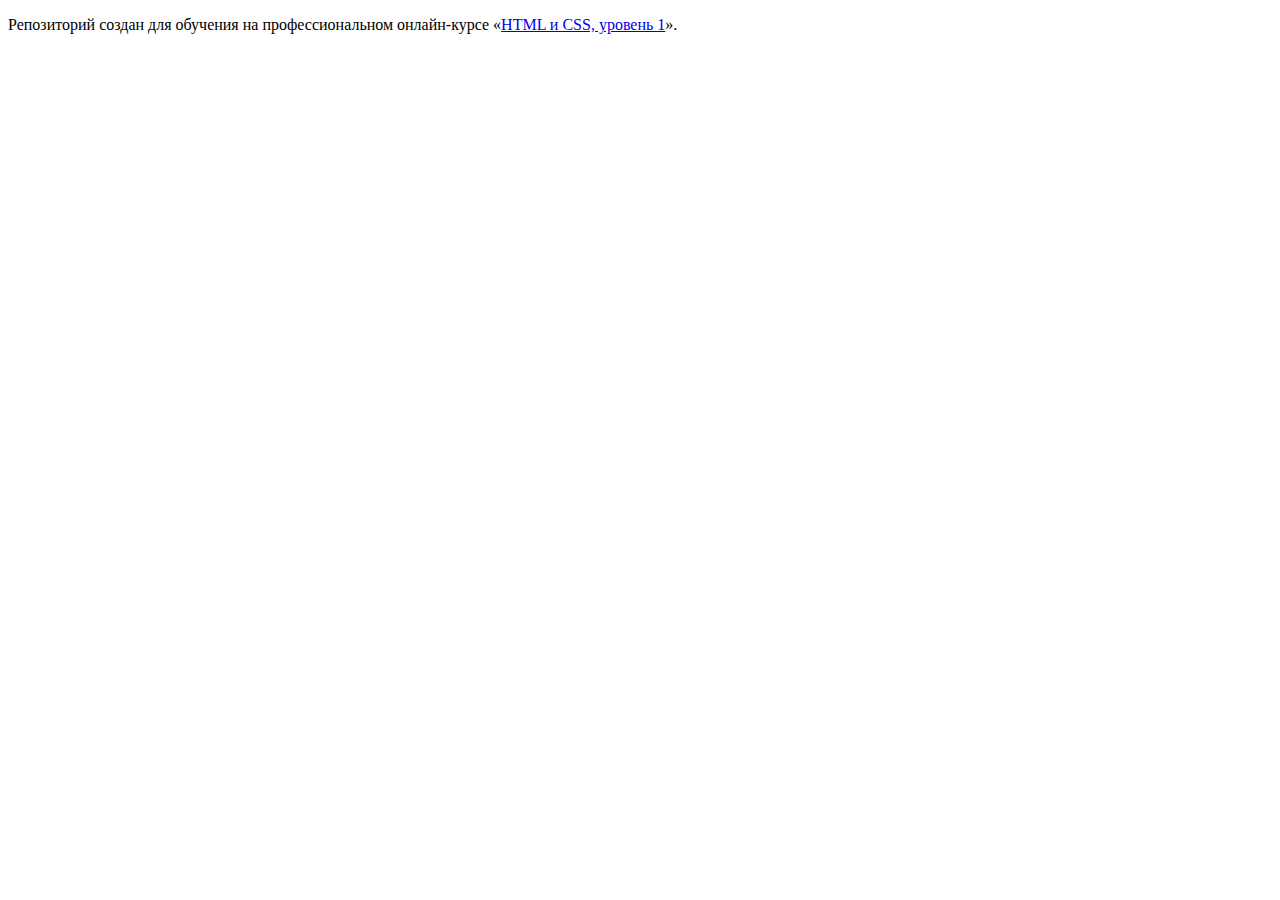
==== index.html @ cb76c7f1 ":hatching_chick:" ====
<!DOCTYPE html>
<html lang="ru">
  <head>
    <meta charset="utf-8">
    <title>HTML Academy: Барбершоп</title>
  </head>
  <body>

    <p>Репозиторий создан для обучения на профессиональном онлайн‑курсе «<a href="https://htmlacademy.ru/intensive/htmlcss">HTML и CSS, уровень 1</a>».</p>

  </body>
</html>
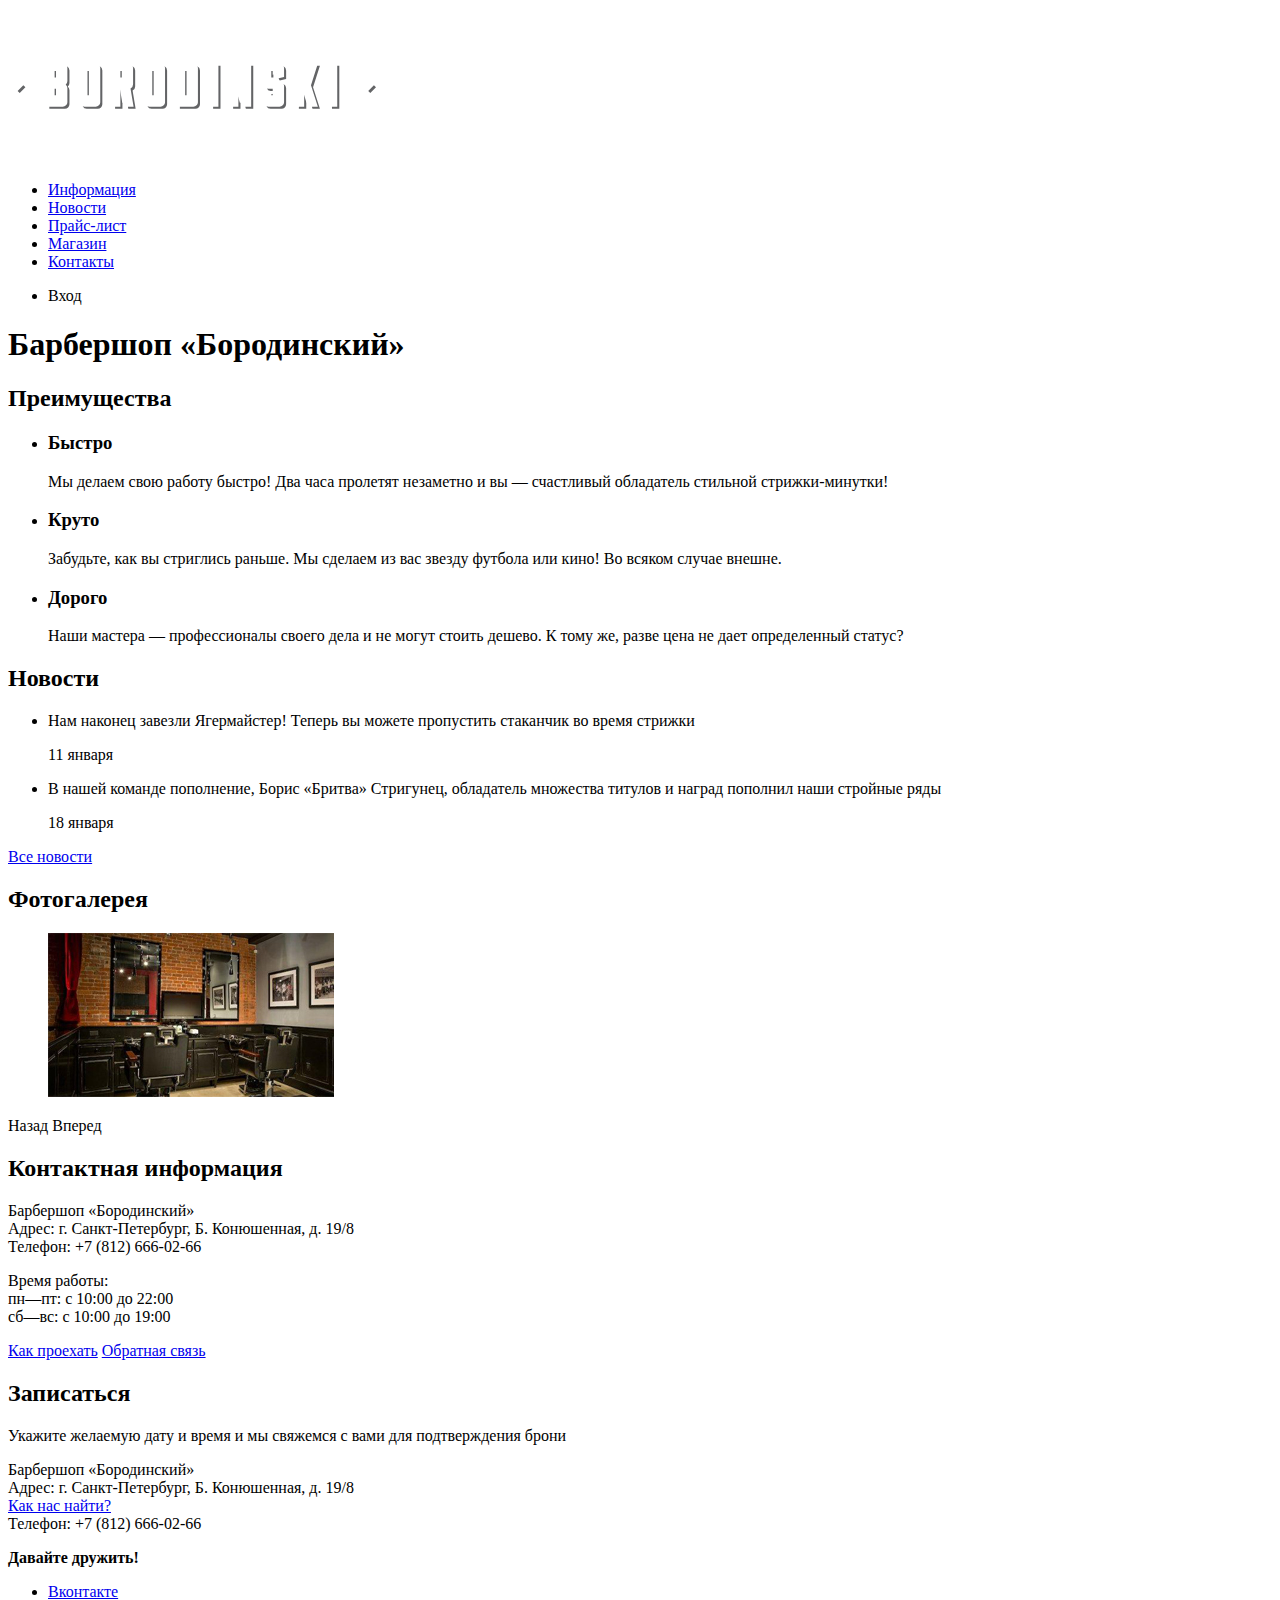
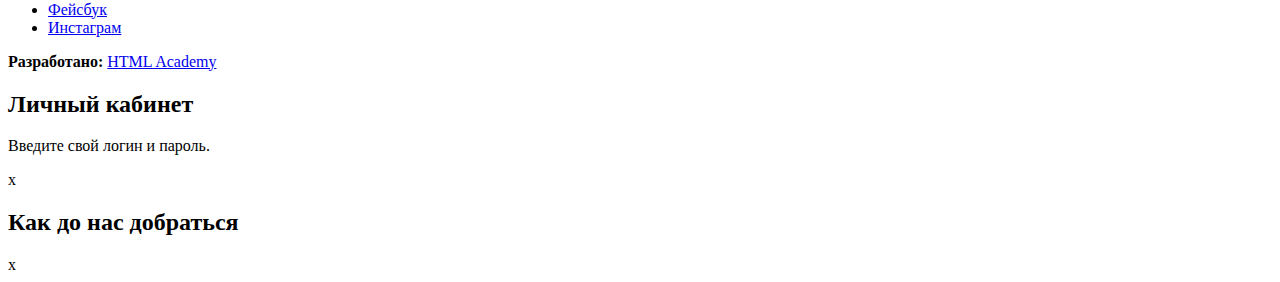
==== commit bef1bc5d: "подготовила изображения" ====
--- a/index.html
+++ b/index.html
@@ -2,11 +2,125 @@
 <html lang="ru">
   <head>
     <meta charset="utf-8">
-    <title>HTML Academy: Барбершоп</title>
+    <title>Барбершоп «Бородинский»</title>
   </head>
   <body>
-
-    <p>Репозиторий создан для обучения на профессиональном онлайн‑курсе «<a href="https://htmlacademy.ru/intensive/htmlcss">HTML и CSS, уровень 1</a>».</p>
-
+    <header class="main-header">
+      <nav class="main-navigation">
+        <a class="main-header-logo">
+          <img src="img/index-logo.svg" width="368" height="153" alt="Логотип барбершопа «Бородинский»">
+        </a>
+        <ul class="site-navigation">
+          <li><a href="info.html">Информация</a></li>
+          <li><a href="news.html">Новости</a></li>
+          <li><a href="price.html">Прайс-лист</a></li>
+          <li><a href="catalog.html">Магазин</a></li>
+          <li><a href="contacts.html">Контакты</a></li>
+        </ul>
+        <ul class="user-navigation">
+          <li class="login-link">Вход</li>
+        </ul>
+      </nav>
+    </header>
+    <main class="container">
+      
+      <h1 class="visually-hidden">Барбершоп «Бородинский»</h1>
+      
+      <section class="features">
+        <h2 class="visually-hidden">Преимущества</h2>
+        <ul class="features-list">
+          <li class="feature-item">
+            <h3>Быстро</h3>
+            <p>Мы делаем свою работу быстро! Два часа пролетят незаметно и вы — счастливый обладатель стильной стрижки-минутки!</p>
+          </li>
+          <li class="feature-item">
+            <h3>Круто</h3>
+            <p>Забудьте, как вы стриглись раньше. Мы сделаем из вас звезду футбола или кино! Во всяком случае внешне.</p>
+          </li>
+          <li class="feature-item">
+            <h3>Дорого</h3>
+            <p>Наши мастера — профессионалы своего дела и не могут стоить дешево. К тому же, разве цена не дает определенный статус?</p>
+          </li>
+        </ul>
+      </section>
+      
+      <section class="news">
+        <h2>Новости</h2>
+        <ul class="news-list">
+          <li class="news-item">
+            <p>Нам наконец завезли Ягермайстер! Теперь вы можете пропустить стаканчик во время стрижки</p>
+            <time datetime="2016-01-11">11 января</time>
+          </li>
+          <li class="news-item">
+            <p>В нашей команде пополнение, Борис «Бритва» Стригунец, обладатель множества титулов и наград пополнил наши стройные ряды</p>
+            <time datetime="2016-01-18">18 января</time>
+          </li>
+        </ul>
+        <a class="button" href="news.html">Все новости</a>
+      </section>
+      
+      <section class="gallery">
+        <h2>Фотогалерея</h2>
+        <figure class="gallery-content">
+          <a href="#"><img src="img/studio.jpg" width="286" height="164" alt="Интерьер"></a>
+        </figure>
+        <span class="button gallery-button gallery-button-back">Назад</span>
+        <span class="button gallery-button gallery-button-next">Вперед</span>
+      </section>
+      
+       <section class="contacts">
+        <h2>Контактная информация</h2>
+        <p>
+           Барбершоп «Бородинский»<br>
+           Адрес: г. Санкт-Петербург, Б. Конюшенная, д. 19/8<br>
+           Телефон: +7 (812) 666-02-66
+        </p>
+        <p>
+          Время работы:<br>
+          пн—пт: с 10:00 до 22:00<br>
+          сб—вс: с 10:00 до 19:00
+        </p>
+        <a class="button" href="map.html">Как проехать</a>
+        <a class="button" href="contacts.html">Обратная связь</a>
+      </section>
+      
+      <section class="appointment">
+        <h2>Записаться</h2>
+        <p class="appointment-info">Укажите желаемую дату и время и мы свяжемся с вами для подтверждения брони</p>
+        <!-- Здесь будет форма -->
+      </section>
+    </main>
+    <footer class="main-footer">
+      <p class="footer-contacts">
+        Барбершоп «Бородинский»<br>
+        Адрес: г. Санкт-Петербург, Б. Конюшенная, д. 19/8<br>
+        <a href="map.html">Как нас найти?</a><br>
+        Телефон: +7 (812) 666-02-66
+      </p>
+      <div class="footer-social">
+        <b>Давайте дружить!</b>
+        <ul>
+          <li><a class="social-button" href="#">Вконтакте</a></li>
+          <li><a class="social-button" href="#">Фейсбук</a></li>
+          <li><a class="social-button" href="#">Инстаграм</a></li>
+        </ul>
+      </div>
+      <p class="footer-copyright">
+        <b>Разработано:</b> 
+        <a class="button" href="https://htmlacademy.ru">HTML Academy</a>
+      </p>
+    </footer>  
+    
+    <section class="modal modal-login">
+      <h2>Личный кабинет</h2>
+      <p>Введите свой логин и пароль.</p>
+      <!-- Здесь будет форма -->
+      <span class="modal-close">x</span>
+    </section>
+    
+    <section class="modal modal-map">
+      <h2 class="visually-hidden">Как до нас добраться</h2>
+      <span class="modal-close">x</span>
+    </section>
   </body>
 </html>
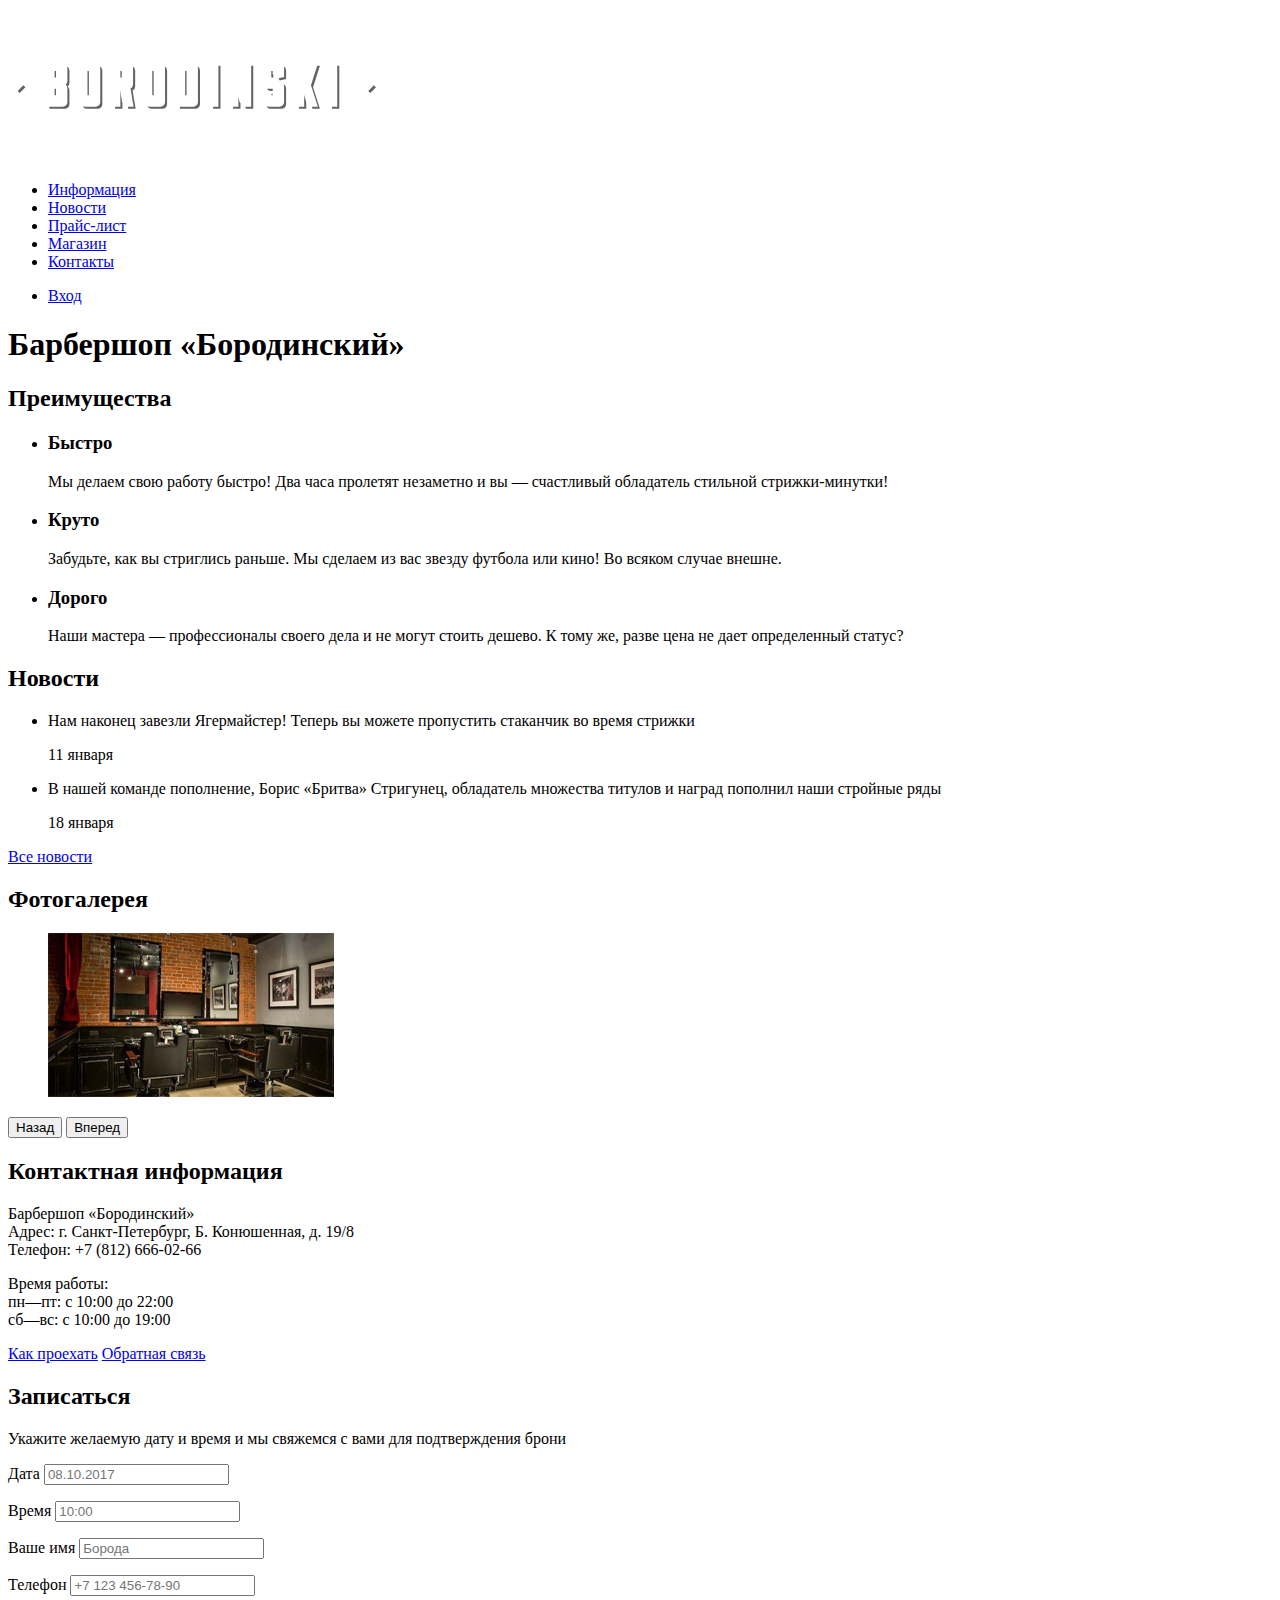
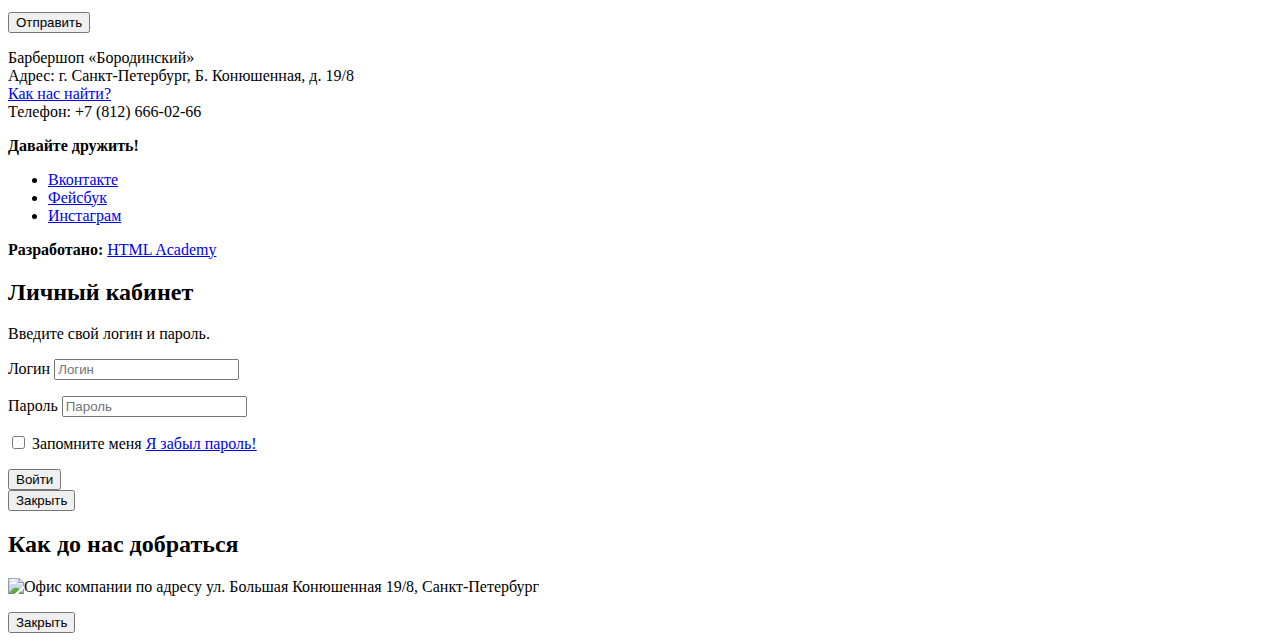
==== commit 14868ad1: "добавление форм" ====
--- a/index.html
+++ b/index.html
@@ -18,14 +18,18 @@
           <li><a href="contacts.html">Контакты</a></li>
         </ul>
         <ul class="user-navigation">
-          <li class="login-link">Вход</li>
+          <li>
+            <a class="login-link" href="login.html">
+              Вход
+            </a>
+          </li>
         </ul>
       </nav>
     </header>
     <main class="container">
-      
+
       <h1 class="visually-hidden">Барбершоп «Бородинский»</h1>
-      
+
       <section class="features">
         <h2 class="visually-hidden">Преимущества</h2>
         <ul class="features-list">
@@ -43,7 +47,7 @@
           </li>
         </ul>
       </section>
-      
+
       <section class="news">
         <h2>Новости</h2>
         <ul class="news-list">
@@ -58,16 +62,16 @@
         </ul>
         <a class="button" href="news.html">Все новости</a>
       </section>
-      
+
       <section class="gallery">
         <h2>Фотогалерея</h2>
         <figure class="gallery-content">
           <a href="#"><img src="img/studio.jpg" width="286" height="164" alt="Интерьер"></a>
         </figure>
-        <span class="button gallery-button gallery-button-back">Назад</span>
-        <span class="button gallery-button gallery-button-next">Вперед</span>
+        <button class="button gallery-button gallery-button-back" type="button">Назад</button>
+        <button class="button gallery-button gallery-button-next" type="button">Вперед</button>
       </section>
-      
+
        <section class="contacts">
         <h2>Контактная информация</h2>
         <p>
@@ -83,11 +87,29 @@
         <a class="button" href="map.html">Как проехать</a>
         <a class="button" href="contacts.html">Обратная связь</a>
       </section>
-      
+
       <section class="appointment">
         <h2>Записаться</h2>
         <p class="appointment-info">Укажите желаемую дату и время и мы свяжемся с вами для подтверждения брони</p>
-        <!-- Здесь будет форма -->
+         <form class="appointment-form" action="https://echo.htmlacademy.ru" method="post">
+          <p class="appointment-item">
+            <label for="appointment-date">Дата</label>
+            <input id="appointment-date" type="text" name="date" value="" placeholder="08.10.2017">
+          </p>
+          <p class="appointment-item">
+            <label for="appointment-time">Время</label>
+            <input id="appointment-time" type="text" name="time" value="" placeholder="10:00">
+          </p>
+          <p class="appointment-item">
+            <label for="appointment-name">Ваше имя</label>
+            <input id="appointment-name" type="text" name="name" value="" placeholder="Борода">
+          </p>
+          <p class="appointment-item">
+            <label for="appointment-phone">Телефон</label>
+            <input id="appointment-phone" type="tel" name="phone" value="" placeholder="+7 123 456-78-90">
+          </p>
+          <button class="button" type="submit">Отправить</button>
+        </form>
       </section>
     </main>
     <footer class="main-footer">
@@ -106,21 +128,47 @@
         </ul>
       </div>
       <p class="footer-copyright">
-        <b>Разработано:</b> 
+        <b>Разработано:</b>
         <a class="button" href="https://htmlacademy.ru">HTML Academy</a>
       </p>
-    </footer>  
-    
+    </footer>
+
     <section class="modal modal-login">
       <h2>Личный кабинет</h2>
       <p>Введите свой логин и пароль.</p>
-      <!-- Здесь будет форма -->
-      <span class="modal-close">x</span>
+        <form class="login-form" action="https://echo.htmlacademy.ru" method="post">
+          <p>
+            <label class="visually-hidden" for="user-login">Логин</label>
+            <input class="login-icon-user" id="user-login" type="text" name="login" placeholder="Логин">
+          </p>
+          <p>
+            <label class="visually-hidden" for="user-password">Пароль</label>
+            <input class="login-icon-password" id="user-password" type="password" name="password" placeholder="Пароль">
+          </p>
+          <p class="login-password-info">
+            <label class="login-checkbox">
+              <input type="checkbox" name="remember">
+              Запомните меня
+            </label>
+            <a class="restore" href="#">Я забыл пароль!</a>
+          </p>
+          <button class="button" type="submit">
+            Войти
+          </button>
+        </form>
+        <button class="modal-close" type="button">
+          Закрыть
+        </button>
     </section>
-    
+
     <section class="modal modal-map">
       <h2 class="visually-hidden">Как до нас добраться</h2>
-      <span class="modal-close">x</span>
+       <p>
+          <img src="img/map.jpg" width="780" height="560" alt="Офис компании по адресу ул. Большая Конюшенная 19/8, Санкт-Петербург">
+        </p>
+      <button class="modal-close" type="button">
+          Закрыть
+        </button>
     </section>
   </body>
 </html>
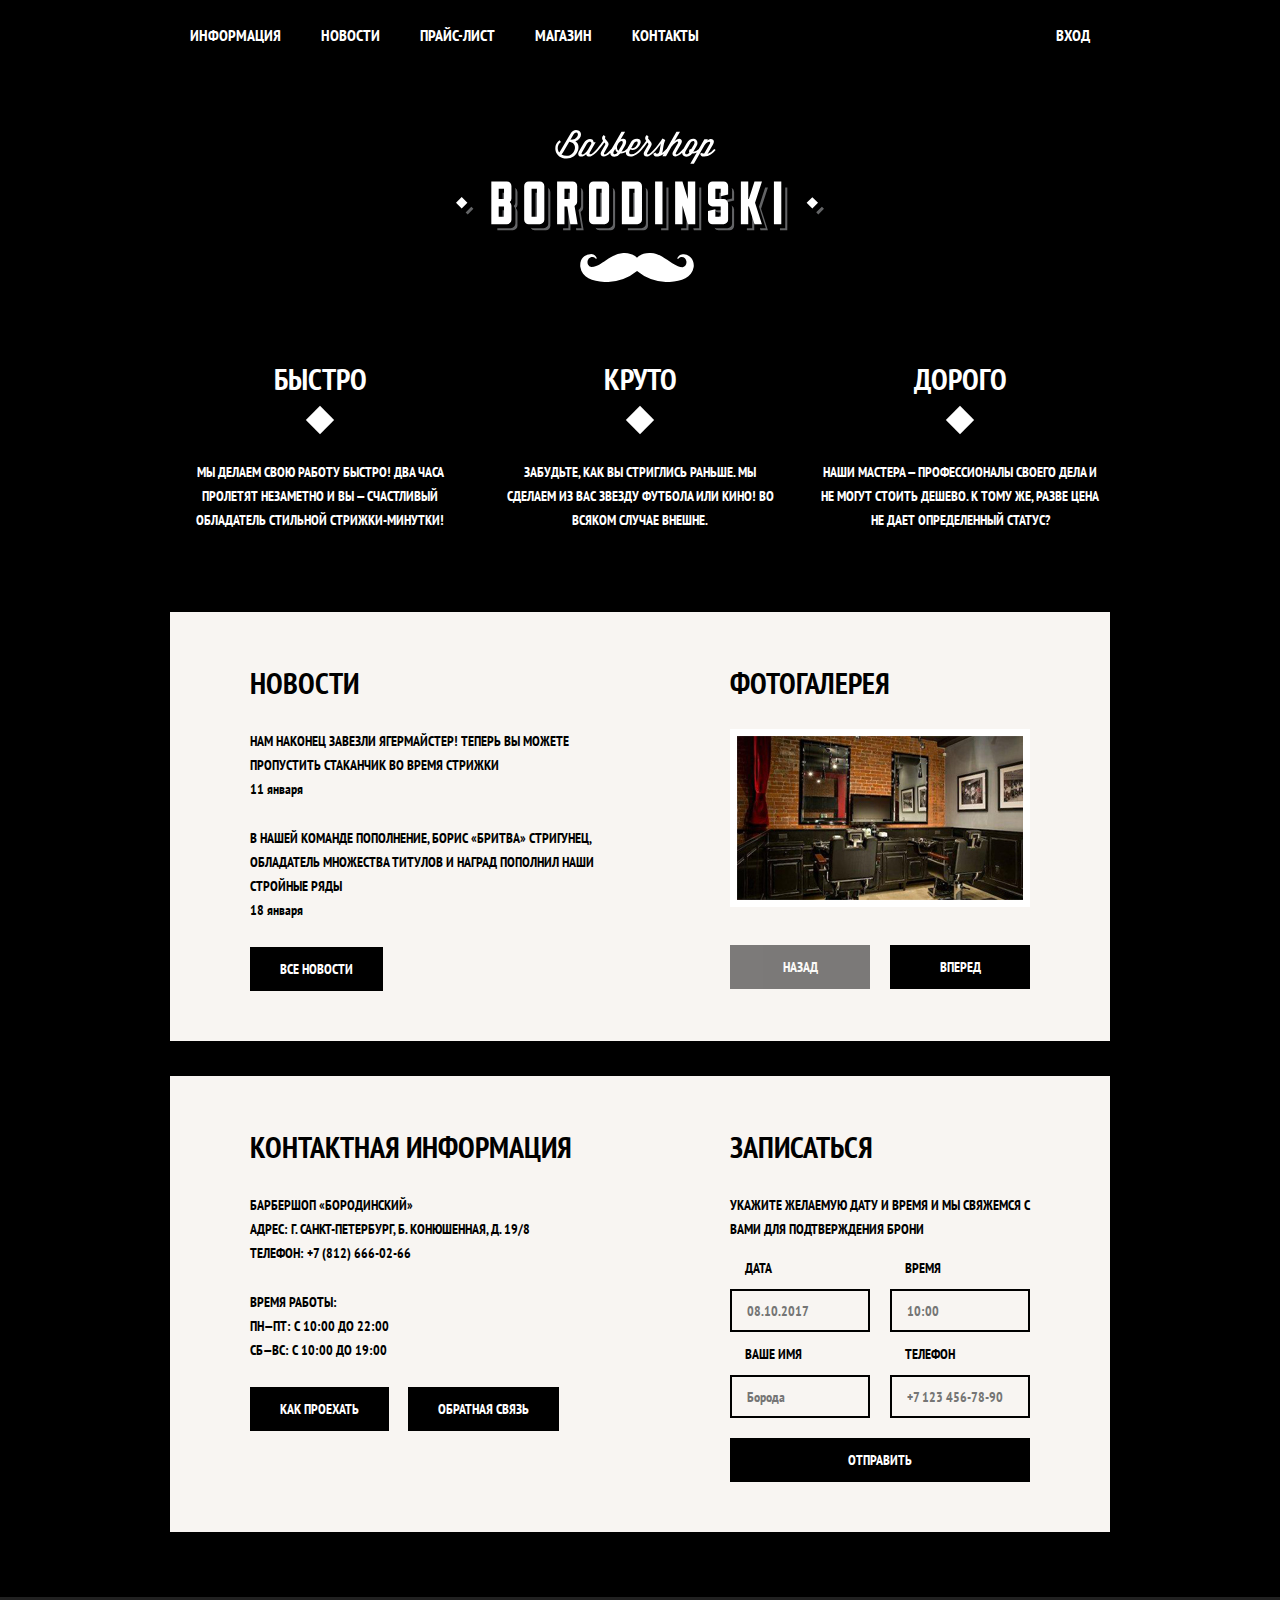
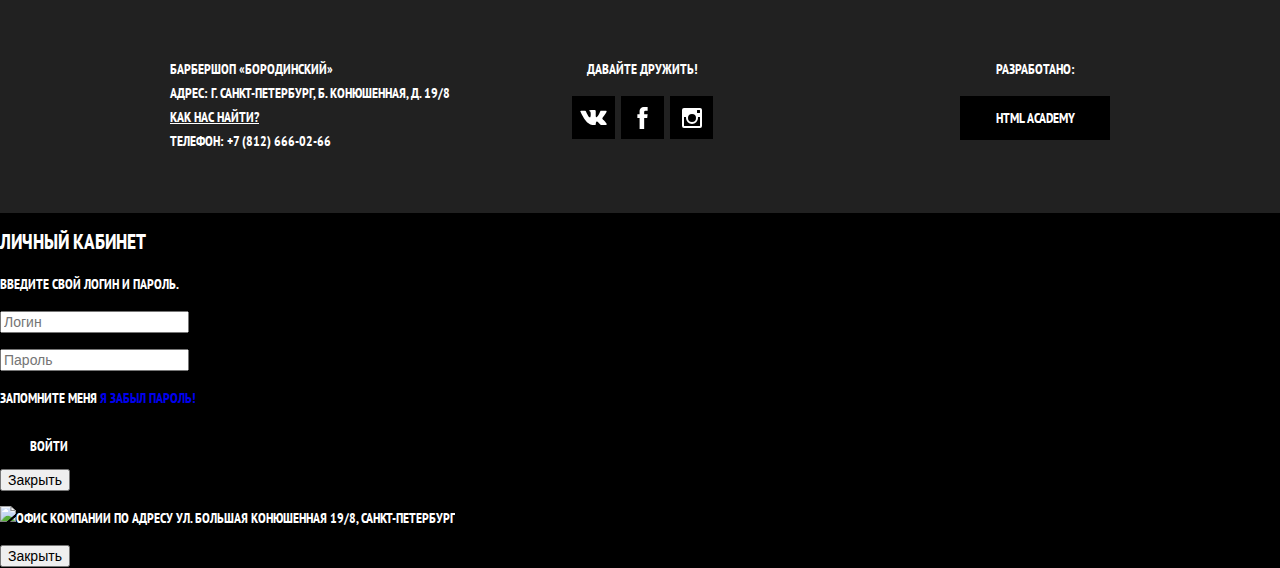
==== commit ca20835f: "декорашки" ====
--- a/index.html
+++ b/index.html
@@ -3,13 +3,18 @@
   <head>
     <meta charset="utf-8">
     <title>Барбершоп «Бородинский»</title>
+    <link href="https://fonts.googleapis.com/css?family=PT+Sans+Narrow:400,700&amp;subset=latin,cyrillic" rel="stylesheet">
+    <link href="css/normalize.css" rel="stylesheet">
+    <link href="css/style.css" rel="stylesheet">
   </head>
   <body>
-    <header class="main-header">
-      <nav class="main-navigation">
-        <a class="main-header-logo">
-          <img src="img/index-logo.svg" width="368" height="153" alt="Логотип барбершопа «Бородинский»">
-        </a>
+<header class="main-header">
+  <nav class="main-navigation">
+    <a class="main-header-logo">
+      <img src="img/index-logo.svg" width="368" height="153" alt="Логотип барбершопа «Бородинский»">
+    </a>
+    <div class="main-navigation-wrapper">
+      <div class="container">
         <ul class="site-navigation">
           <li><a href="info.html">Информация</a></li>
           <li><a href="news.html">Новости</a></li>
@@ -18,157 +23,172 @@
           <li><a href="contacts.html">Контакты</a></li>
         </ul>
         <ul class="user-navigation">
-          <li>
-            <a class="login-link" href="login.html">
-              Вход
-            </a>
-          </li>
+          <li><a class="login-link" href="login.html">Вход</a></li>
         </ul>
-      </nav>
-    </header>
-    <main class="container">
+      </div>
+    </div>
+  </nav>
+</header>
 
-      <h1 class="visually-hidden">Барбершоп «Бородинский»</h1>
+<main class="container">
 
-      <section class="features">
-        <h2 class="visually-hidden">Преимущества</h2>
-        <ul class="features-list">
-          <li class="feature-item">
-            <h3>Быстро</h3>
-            <p>Мы делаем свою работу быстро! Два часа пролетят незаметно и вы — счастливый обладатель стильной стрижки-минутки!</p>
-          </li>
-          <li class="feature-item">
-            <h3>Круто</h3>
-            <p>Забудьте, как вы стриглись раньше. Мы сделаем из вас звезду футбола или кино! Во всяком случае внешне.</p>
-          </li>
-          <li class="feature-item">
-            <h3>Дорого</h3>
-            <p>Наши мастера — профессионалы своего дела и не могут стоить дешево. К тому же, разве цена не дает определенный статус?</p>
-          </li>
-        </ul>
-      </section>
+  <h1 class="visually-hidden">Барбершоп «Бородинский»</h1>
 
-      <section class="news">
-        <h2>Новости</h2>
-        <ul class="news-list">
-          <li class="news-item">
-            <p>Нам наконец завезли Ягермайстер! Теперь вы можете пропустить стаканчик во время стрижки</p>
-            <time datetime="2016-01-11">11 января</time>
-          </li>
-          <li class="news-item">
-            <p>В нашей команде пополнение, Борис «Бритва» Стригунец, обладатель множества титулов и наград пополнил наши стройные ряды</p>
-            <time datetime="2016-01-18">18 января</time>
-          </li>
-        </ul>
-        <a class="button" href="news.html">Все новости</a>
-      </section>
+  <section class="features">
+    <h2 class="visually-hidden">Преимущества</h2>
+    <ul class="features-list">
+      <li class="feature-item">
+        <h3>Быстро</h3>
+        <p>Мы делаем свою работу быстро! Два часа пролетят незаметно и вы — счастливый обладатель стильной стрижки-минутки!</p>
+      </li>
+      <li class="feature-item">
+        <h3>Круто</h3>
+        <p>Забудьте, как вы стриглись раньше. Мы сделаем из вас звезду футбола или кино! Во всяком случае внешне.</p>
+      </li>
+      <li class="feature-item">
+        <h3>Дорого</h3>
+        <p>Наши мастера — профессионалы своего дела и не могут стоить дешево. К тому же, разве цена не дает определенный статус?</p>
+      </li>
+    </ul>
+  </section>
 
-      <section class="gallery">
-        <h2>Фотогалерея</h2>
+  <div class="index-columns">
+    <section class="news">
+      <h2>Новости</h2>
+      <ul class="news-list">
+        <li class="news-item">
+          <p>Нам наконец завезли Ягермайстер! Теперь вы можете пропустить стаканчик во время стрижки</p>
+          <time datetime="2016-01-11">11 января</time>
+        </li>
+        <li class="news-item">
+          <p>В нашей команде пополнение, Борис «Бритва» Стригунец, обладатель множества титулов и наград пополнил наши стройные ряды</p>
+          <time datetime="2016-01-18">18 января</time>
+        </li>
+      </ul>
+      <a class="button" href="news.html">Все новости</a>
+    </section>
+
+    <section class="gallery">
+      <h2>Фотогалерея</h2>
+      <div class="gallery-container">
         <figure class="gallery-content">
           <a href="#"><img src="img/studio.jpg" width="286" height="164" alt="Интерьер"></a>
         </figure>
-        <button class="button gallery-button gallery-button-back" type="button">Назад</button>
+        <button class="button gallery-button gallery-button-back" type="button" disabled>Назад</button>
         <button class="button gallery-button gallery-button-next" type="button">Вперед</button>
-      </section>
+      </div>
+    </section>
+  </div>
 
-       <section class="contacts">
-        <h2>Контактная информация</h2>
-        <p>
-           Барбершоп «Бородинский»<br>
-           Адрес: г. Санкт-Петербург, Б. Конюшенная, д. 19/8<br>
-           Телефон: +7 (812) 666-02-66
-        </p>
-        <p>
-          Время работы:<br>
-          пн—пт: с 10:00 до 22:00<br>
-          сб—вс: с 10:00 до 19:00
-        </p>
-        <a class="button" href="map.html">Как проехать</a>
-        <a class="button" href="contacts.html">Обратная связь</a>
-      </section>
-
-      <section class="appointment">
-        <h2>Записаться</h2>
-        <p class="appointment-info">Укажите желаемую дату и время и мы свяжемся с вами для подтверждения брони</p>
-         <form class="appointment-form" action="https://echo.htmlacademy.ru" method="post">
-          <p class="appointment-item">
-            <label for="appointment-date">Дата</label>
-            <input id="appointment-date" type="text" name="date" value="" placeholder="08.10.2017">
-          </p>
-          <p class="appointment-item">
-            <label for="appointment-time">Время</label>
-            <input id="appointment-time" type="text" name="time" value="" placeholder="10:00">
-          </p>
-          <p class="appointment-item">
-            <label for="appointment-name">Ваше имя</label>
-            <input id="appointment-name" type="text" name="name" value="" placeholder="Борода">
-          </p>
-          <p class="appointment-item">
-            <label for="appointment-phone">Телефон</label>
-            <input id="appointment-phone" type="tel" name="phone" value="" placeholder="+7 123 456-78-90">
-          </p>
-          <button class="button" type="submit">Отправить</button>
-        </form>
-      </section>
-    </main>
-    <footer class="main-footer">
-      <p class="footer-contacts">
+  <div class="index-columns">
+    <section class="contacts">
+      <h2>Контактная информация</h2>
+      <p>
         Барбершоп «Бородинский»<br>
         Адрес: г. Санкт-Петербург, Б. Конюшенная, д. 19/8<br>
-        <a href="map.html">Как нас найти?</a><br>
         Телефон: +7 (812) 666-02-66
       </p>
-      <div class="footer-social">
-        <b>Давайте дружить!</b>
-        <ul>
-          <li><a class="social-button" href="#">Вконтакте</a></li>
-          <li><a class="social-button" href="#">Фейсбук</a></li>
-          <li><a class="social-button" href="#">Инстаграм</a></li>
-        </ul>
-      </div>
-      <p class="footer-copyright">
-        <b>Разработано:</b>
-        <a class="button" href="https://htmlacademy.ru">HTML Academy</a>
+      <p>
+        Время работы:<br>
+        пн—пт: с 10:00 до 22:00<br>
+        сб—вс: с 10:00 до 19:00
       </p>
-    </footer>
+      <a class="button" href="map.html">Как проехать</a>
+      <a class="button" href="contacts.html">Обратная связь</a>
+    </section>
+
+    <section class="appointment">
+      <h2>Записаться</h2>
+      <p class="appointment-info">Укажите желаемую дату и время и мы свяжемся с вами для подтверждения брони</p>
+      <form class="appointment-form" action="https://echo.htmlacademy.ru" method="post">
+        <p class="appointment-item">
+          <label for="appointment-date">Дата</label>
+          <input id="appointment-date" type="text" name="date" value="" placeholder="08.10.2017">
+        </p>
+        <p class="appointment-item">
+          <label for="appointment-time">Время</label>
+          <input id="appointment-time" type="text" name="time" value="" placeholder="10:00">
+        </p>
+        <p class="appointment-item">
+          <label for="appointment-name">Ваше имя</label>
+          <input id="appointment-name" type="text" name="name" value="" placeholder="Борода">
+        </p>
+        <p class="appointment-item">
+          <label for="appointment-phone">Телефон</label>
+          <input id="appointment-phone" type="tel" name="phone" value="" placeholder="+7 123 456-78-90">
+        </p>
+        <button class="button" type="submit">Отправить</button>
+      </form>
+    </section>
+  </div>
+
+</main>
+
+<footer class="main-footer">
+  <div class="container">
+    <p class="footer-contacts">
+    Барбершоп «Бородинский»<br>
+    Адрес: г. Санкт-Петербург, Б. Конюшенная, д. 19/8<br>
+    <a href="map.html">Как нас найти?</a><br>
+    Телефон: +7 (812) 666-02-66
+  </p>
+  <div class="footer-social">
+    <b>Давайте дружить!</b>
+    <ul>
+      <li><a class="social-button" href="#"><span class="visually-hidden">Вконтакте</span>
+        <svg xmlns="http://www.w3.org/2000/svg" width="27" height="15" viewBox="0 0 26.14 14.91">
+          <path d="M26 13.47l-.09-.17a13.55 13.55 0 0 0-2.6-3q-.87-.83-1.1-1.12A1 1 0 0 1 22 8a10.27 10.27 0 0 1 1.22-1.78l.88-1.16q2.35-3.13 2-4L26 .94a.8.8 0 0 0-.4-.22 2.14 2.14 0 0 0-.87 0h-3.92a.51.51 0 0 0-.27 0h-.3a.6.6 0 0 0-.15.14.93.93 0 0 0-.14.24 22.22 22.22 0 0 1-1.46 3.06q-.5.84-.93 1.46a7 7 0 0 1-.71.91 4.94 4.94 0 0 1-.52.47q-.23.18-.35.15l-.23-.05a.9.9 0 0 1-.31-.33 1.49 1.49 0 0 1-.16-.53v-.55-.65-.57-1.12-1-.75a3.14 3.14 0 0 0 0-.62 2.12 2.12 0 0 0-.14-.44.73.73 0 0 0-.28-.33 1.57 1.57 0 0 0-.46-.18A9 9 0 0 0 12.57 0a8.93 8.93 0 0 0-3.25.33 1.83 1.83 0 0 0-.52.41q-.25.3-.07.33a1.67 1.67 0 0 1 1.16.59l.08.16a2.6 2.6 0 0 1 .19.63 6.32 6.32 0 0 1 .12 1 10.59 10.59 0 0 1 0 1.7q-.07.71-.13 1.1a2.21 2.21 0 0 1-.18.64 2.69 2.69 0 0 1-.16.3l-.07.07a1 1 0 0 1-.37.07.86.86 0 0 1-.46-.19 3.27 3.27 0 0 1-.56-.52 7 7 0 0 1-.66-.93q-.37-.6-.76-1.42l-.22-.39q-.2-.38-.56-1.11t-.62-1.43A.9.9 0 0 0 5.2.9h-.07a.93.93 0 0 0-.22-.16A1.44 1.44 0 0 0 4.6.65L.87.68A1 1 0 0 0 .1.94L0 1a.44.44 0 0 0 0 .22 1.08 1.08 0 0 0 .08.37Q.9 3.53 1.86 5.31t1.66 2.87Q4.23 9.27 5 10.24t1 1.24l.37.41.34.33a8.06 8.06 0 0 0 1 .78 16.34 16.34 0 0 0 1.4.9 7.6 7.6 0 0 0 1.79.72 6.19 6.19 0 0 0 2 .22h1.57a1.08 1.08 0 0 0 .72-.3l.05-.07a.9.9 0 0 0 .1-.25 1.38 1.38 0 0 0 0-.37 4.48 4.48 0 0 1 .09-1.05 2.77 2.77 0 0 1 .23-.71 1.74 1.74 0 0 1 .29-.4 1.19 1.19 0 0 1 .23-.2h.11a.86.86 0 0 1 .77.21 4.52 4.52 0 0 1 .83.79q.39.47.93 1.05a6.41 6.41 0 0 0 1 .87l.27.16a3.31 3.31 0 0 0 .71.3 1.53 1.53 0 0 0 .76.07l3.48-.05a1.58 1.58 0 0 0 .8-.17.68.68 0 0 0 .34-.37 1.06 1.06 0 0 0 0-.46 1.71 1.71 0 0 0-.1-.36z" fill="#fff">
+          </path>
+        </svg>
+      </a></li>
+      <li><a class="social-button" href="#"><span class="visually-hidden">Фейсбук</span>
+        <svg xmlns="http://www.w3.org/2000/svg" width="19" height="22" viewBox="0 0 10.15 21.74"><path d="M3.34 1.12A4.77 4.77 0 0 1 6.53 0h3.61v3.81H7.81a1.07 1.07 0 0 0-1.09.83v2.55h3.42c-.08 1.23-.24 2.45-.41 3.67h-3v10.87H2.21V10.86H0V7.21h2.19V3.66a3.83 3.83 0 0 1 1.15-2.54z" fill="#fff"/>
+        </a></li>
+      <li><a class="social-button" href="#"><span class="visually-hidden">Инстаграм</span>
+        <svg xmlns="http://www.w3.org/2000/svg" width="20" height="20" viewBox="0 0 20 20">
+          <path d="M18 0H2a2 2 0 0 0-2 2v16a2 2 0 0 0 2 2h16a2 2 0 0 0 2-2V2a2 2 0 0 0-2-2zm-8 6a4 4 0 1 1-4 4 4 4 0 0 1 4-4zM2.5 18a.47.47 0 0 1-.5-.5V9h2.1a3.4 3.4 0 0 0-.1 1 6 6 0 1 0 12 0 3.4 3.4 0 0 0-.1-1H18v8.5a.47.47 0 0 1-.5.5zM18 4.5a.47.47 0 0 1-.5.5h-2a.47.47 0 0 1-.5-.5v-2a.47.47 0 0 1 .5-.5h2a.47.47 0 0 1 .5.5z" fill="#fff">
+          </path>
+        </svg>
+      </a></li>
+    </ul>
+  </div>
+  <p class="footer-copyright">
+    <b>Разработано:</b> <a class="button" href="https://htmlacademy.ru">HTML Academy</a>
+  </p>
+  </div>
+</footer>
 
     <section class="modal modal-login">
       <h2>Личный кабинет</h2>
       <p>Введите свой логин и пароль.</p>
-        <form class="login-form" action="https://echo.htmlacademy.ru" method="post">
-          <p>
-            <label class="visually-hidden" for="user-login">Логин</label>
-            <input class="login-icon-user" id="user-login" type="text" name="login" placeholder="Логин">
-          </p>
-          <p>
-            <label class="visually-hidden" for="user-password">Пароль</label>
-            <input class="login-icon-password" id="user-password" type="password" name="password" placeholder="Пароль">
-          </p>
-          <p class="login-password-info">
-            <label class="login-checkbox">
-              <input type="checkbox" name="remember">
-              Запомните меня
-            </label>
-            <a class="restore" href="#">Я забыл пароль!</a>
-          </p>
-          <button class="button" type="submit">
-            Войти
-          </button>
-        </form>
-        <button class="modal-close" type="button">
-          Закрыть
-        </button>
+      <form class="login-form" action="https://echo.htmlacademy.ru" method="post">
+        <p>
+          <label class="visually-hidden" for="user-login">Логин</label>
+          <input class="login-icon-user" id="user-login" type="text" name="login" placeholder="Логин">
+        </p>
+        <p>
+          <label class="visually-hidden" for="user-password">Пароль</label>
+          <input class="login-icon-password" id="user-password" type="password" name="password" placeholder="Пароль">
+        </p>
+        <p class="login-password-info">
+          <label class="login-checkbox">
+            <input type="checkbox" name="remember" class="visually-hidden">
+            <span class="checkbox-indicator"></span>
+            Запомните меня
+          </label>
+          <a class="restore" href="#">Я забыл пароль!</a>
+        </p>
+        <button class="button" type="submit">Войти</button>
+      </form>
+      <button class="modal-close" type="button">Закрыть</button>
     </section>
 
     <section class="modal modal-map">
       <h2 class="visually-hidden">Как до нас добраться</h2>
-       <p>
-          <img src="img/map.jpg" width="780" height="560" alt="Офис компании по адресу ул. Большая Конюшенная 19/8, Санкт-Петербург">
-        </p>
-      <button class="modal-close" type="button">
-          Закрыть
-        </button>
+      <p>
+        <img src="img/map.jpg" width="780" height="560" alt="Офис компании по адресу ул. Большая Конюшенная 19/8, Санкт-Петербург">
+      </p>
+      <button class="modal-close" type="button">Закрыть</button>
     </section>
   </body>
 </html>
--- a/css/style.css
+++ b/css/style.css
@@ -0,0 +1,955 @@
+body {
+  min-width: 960px;
+  margin: 0;
+  padding: 0;
+
+  font-family: "PT Sans Narrow", Arial, sans-serif;
+  font-size: 14px;
+  line-height: 24px;
+  font-weight: 700;
+  color: #ffffff;
+  text-transform: uppercase;
+
+  background-color: #000000;
+  background-image: url("img/bg.jpg");
+  background-position: top center;
+  background-repeat: no-repeat;
+}
+
+a {
+  text-decoration: none;
+}
+
+img {
+  max-width: 100%;
+  height: auto;
+}
+
+.visually-hidden:not(:focus):not(:active),
+input[type="checkbox"].visually-hidden,
+input[type="radio"].visually-hidden {
+  position: absolute;
+
+  width: 1px;
+  height: 1px;
+  margin: -1px;
+  border: 0;
+  padding: 0;
+
+  white-space: nowrap;
+
+  -webkit-clip-path: inset(100%);
+
+          clip-path: inset(100%);
+  clip: rect(0 0 0 0);
+  overflow: hidden;
+}
+
+.inner-page {
+  color: #000000;
+
+  background-color: #f9f6f3;
+  background-image: url("img/pattern-light.jpg");
+  background-position: 0 0;
+  background-repeat: repeat;
+}
+
+.main-header {
+  margin-bottom: 75px;
+}
+
+.inner-page .main-header {
+  margin-bottom: 50px;
+
+  background-color: #000000;
+}
+
+.button {
+  display: inline-block;
+  margin-right: 16px;
+  padding: 10px 30px;
+
+  font: inherit;
+  text-align: center;
+  color: #ffffff;
+  vertical-align: middle;
+  text-transform: uppercase;
+
+  background-color: #000000;
+  border: none;
+}
+
+.button:hover,
+.button:focus,
+.button:active {
+  background-color: #663d15;
+}
+
+.button.disabled,
+.button:disabled {
+  cursor: default;
+  opacity: 0.5;
+  background-color: #000000;
+}
+
+.main-navigation {
+  display: flex;
+  flex-direction: column;
+  align-items: center;
+
+  font-size: 16px;
+  line-height: 20px;
+  color: #ffffff;
+
+  background-color: transparent;
+}
+
+.inner-page .main-navigation {
+  display: flex;
+  align-items: flex-start;
+  flex-direction: row;
+}
+
+.main-header-logo {
+  order: 2;
+  width: 368px;
+  height: 153px;
+}
+
+.inner-page .main-header-logo {
+  order: 0;
+
+  width: 111px;
+  height: 24px;
+  padding: 23px 20px;
+}
+
+.main-navigation-wrapper {
+  width: 100%;
+  margin-bottom: 60px;
+
+  background-color: #000000;
+}
+
+.main-navigation-wrapper .container {
+  display: flex;
+  justify-content: space-between;
+}
+
+
+.site-navigation,
+.user-navigation {
+  list-style: none;
+  margin: 0;
+  padding: 0;
+}
+
+.site-navigation {
+  display: flex;
+  flex-wrap: wrap;
+  width: 620px;
+}
+
+.user-navigation {
+  display: flex;
+  max-width: 140px;
+}
+
+.inner-page .user-navigation {
+  margin-left: auto;
+}
+
+.site-navigation a,
+.user-navigation a {
+  display: block;
+  padding: 25px 20px;
+
+  vertical-align: middle;
+  color: #ffffff;
+}
+
+.site-navigation a:hover,
+.site-navigation a:focus,
+.user-navigation a:hover,
+.user-navigation a:focus {
+  background-color: #242424;
+}
+
+.user-navigation .login-link {
+  position: relative;
+  padding-left: 50px;
+}
+
+.login-link::before {
+  content: "";
+
+  position: absolute;
+  top: 27px;
+  left: 24px;
+
+  width: 16px;
+  height: 18px;
+
+  background-image: url("img/login.svg");
+  background-repeat: no-repeat;
+  background-position: 0 0;
+
+  opacity: 0.3;
+}
+
+.login-link:hover::before,
+.login-link:focus::before,
+.login-link:active::before {
+  opacity: 1;
+}
+
+.container {
+  width: 940px;
+  margin: 0 auto;
+  padding: 0 10px;
+}
+
+.features {
+  margin-bottom: 80px;
+}
+
+.features-list {
+  display: flex;
+  justify-content: space-between;
+  margin: 0;
+  padding: 0;
+
+  list-style: none;
+}
+
+.feature-item {
+  width: 300px;
+
+  text-align: center;
+}
+
+.feature-item h3 {
+  position: relative;
+
+  margin: 0;
+  margin-bottom: 60px;
+
+  font-size: 30px;
+  line-height: 42px;
+}
+
+.feature-item h3::after {
+  content: "";
+
+  position: absolute;
+  bottom: -30px;
+  left: 50%;
+
+  width: 20px;
+  height: 20px;
+  margin-left: -10px;
+
+  background-color: #ffffff;
+
+  -webkit-transform: rotate(45deg);
+
+          transform: rotate(45deg);
+}
+
+.feature-item p {
+  margin: 0 10px;
+}
+
+.index-columns {
+  display: flex;
+  justify-content: space-between;
+  padding: 50px 80px;
+  margin-bottom: 35px;
+
+  color: #000000;
+
+  background-color: #f8f5f2;
+  background-image:
+    url("img/line.png"),
+    url("img/pattern-light.jpg");
+  background-position: center, 0 0;
+  background-repeat: no-repeat, repeat;
+}
+
+.index-columns h2 {
+  margin: 0;
+  margin-bottom: 25px;
+
+  font-size: 30px;
+  line-height: 42px;
+}
+
+.news {
+  width: 380px;
+}
+
+.news-list {
+  margin: 0;
+  margin-bottom: 25px;
+  padding: 0;
+
+  list-style: none;
+}
+
+.news-item {
+  margin-bottom: 25px;
+}
+
+.news-item p {
+  margin: 0;
+}
+
+.news-item time {
+  text-transform: none;
+}
+
+.gallery {
+  width: 300px;
+}
+
+.gallery-container {
+  position: relative;
+
+  height: 260px;
+}
+
+.gallery-content {
+  height: 164px;
+  margin: 0;
+
+  background-color: #cccccc;
+  border: 7px solid #ffffff;
+}
+
+.gallery-content img {
+  width: 286px;
+  height: 164px;
+}
+
+.gallery-button {
+  box-sizing: border-box;
+  position: absolute;
+  bottom: 0;
+
+  width: 140px;
+  margin: 0;
+}
+
+.gallery-button-back {
+  left: 0;
+}
+
+.gallery-button-next {
+  right: 0;
+}
+
+.contacts {
+  width: 380px;
+}
+
+.contacts p {
+  margin: 0;
+  margin-bottom: 25px;
+}
+
+.appointment {
+  width: 300px;
+}
+
+.appointment-info {
+  margin: 0;
+  margin-bottom: 15px;
+}
+
+.appointment-form {
+  display: flex;
+  flex-wrap: wrap;
+  justify-content: space-between;
+}
+
+.appointment-item {
+  width: 140px;
+  margin: 0;
+  margin-bottom: 10px;
+}
+
+.appointment-item label {
+  display: block;
+  margin-bottom: 9px;
+  margin-left: 15px;
+}
+
+.appointment-item input {
+  box-sizing: border-box;
+  width: 140px;
+  padding-top: 8px;
+  padding-left: 15px;
+  padding-right: 15px;
+  padding-bottom: 7px;
+
+  font: inherit;
+
+  background-color: transparent;
+  border: 2px solid #000000;
+}
+
+.appointment-item input:focus {
+  border-color: #663d15;
+}
+
+.appointment .button {
+  display: block;
+  width: 100%;
+  margin-top: 10px;
+  margin-right: 0;
+}
+
+.page-title {
+  margin: 0;
+  margin-bottom: 15px;
+  padding: 0;
+
+  font-size: 30px;
+  line-height: 42px;
+}
+
+.breadcrumbs {
+  display: flex;
+  justify-content: flex-start;
+  flex-wrap: wrap;
+  padding: 0;
+  margin: 0;
+  margin-bottom: 50px;
+
+  list-style: none;
+}
+
+.breadcrumbs li {
+  position: relative;
+
+  margin-right: 42px;
+}
+
+.breadcrumbs li:last-child {
+  margin-right: 0;
+}
+
+.breadcrumbs li::after {
+  content: "";
+
+  position: absolute;
+  top: 7px;
+  right: -25px;
+
+  width: 8px;
+  height: 8px;
+
+  background-color: #000000;
+
+  -webkit-transform: rotate(45deg);
+
+          transform: rotate(45deg);
+}
+
+.breadcrumbs a {
+  color: #000000;
+}
+
+.breadcrumbs a:hover,
+.breadcrumbs a:focus {
+  text-decoration: underline;
+}
+
+.breadcrumbs-current {
+  color: #aba9a7;
+}
+
+.breadcrumbs-current::after {
+  display: none;
+}
+
+.catalog-columns {
+  display: flex;
+  justify-content: space-between;
+}
+
+.filters {
+  width: 180px;
+}
+
+.filter fieldset {
+  padding: 0;
+  margin: 0;
+  margin-bottom: 30px;
+
+  border: none;
+}
+
+.filter fieldset:first-child {
+  margin-bottom: 35px;
+}
+
+.filter legend {
+  margin-bottom: 26px;
+
+  font-size: 24px;
+  line-height: 30px;
+}
+
+.filter ul {
+  padding: 0;
+  margin: 0;
+
+  list-style: none;
+  line-height: 18px;
+}
+
+.filter-option {
+  margin-bottom: 19px;
+  padding-left: 45px;
+}
+
+.filter-option label {
+  position: relative;
+
+  display: block;
+
+  cursor: pointer;
+  -webkit-user-select: none;
+     -moz-user-select: none;
+      -ms-user-select: none;
+          user-select: none;
+}
+
+.filter-input:hover + label,
+.filter-input:focus + label {
+  color: #663d15;
+}
+
+.filter-input-checkbox + label::before {
+  content: "";
+  position: absolute;
+  left: -42px;
+  top: 0;
+
+  width: 16px;
+  height: 16px;
+
+  border: 2px solid #000000;
+}
+
+.filter-input-checkbox:checked + label::after {
+  content: "";
+
+  position: absolute;
+  top: 4px;
+  left: -38px;
+
+  width: 12px;
+  height: 12px;
+
+  background-image: url("img/cross.svg");
+  background-repeat: no-repeat;
+  background-position: 0 0;
+}
+
+.filter-input-radio + label::before {
+  content: "";
+
+  position: absolute;
+  left: -42px;
+  top: -1px;
+
+  width: 16px;
+  height: 16px;
+
+  border: 2px solid #000000;
+  border-radius: 50%;
+}
+
+.filter-input:disabled + label {
+  color: #000000;
+
+  opacity: 0.5;
+}
+
+.filter-input-radio:checked + label::after {
+  content: "";
+
+  position: absolute;
+  top: 5px;
+  left: -36px;
+
+  width: 8px;
+  height: 8px;
+
+  background-color: #000000;
+  border-radius: 50%;
+}
+
+.catalog {
+  width: 700px;
+}
+
+.catalog-list {
+  display: flex;
+  flex-wrap: wrap;
+  padding: 0;
+  margin: 0;
+  margin-bottom: 25px;
+
+  list-style: none;
+}
+
+.catalog-item {
+  width: 220px;
+  margin-bottom: 20px;
+  margin-right: 20px;
+
+  background-color: #f8f8f8;
+  box-shadow: 0 0 10px rgba(0, 0, 0, 0.1);
+}
+
+.catalog-item:nth-child(3n) {
+  margin-right: 0;
+}
+
+.catalog-item:hover {
+  box-shadow: 0 0 10px rgba(0, 0, 0, 0.2);
+}
+
+.catalog-item a {
+  display: flex;
+  flex-direction: column;
+
+  color: #000000;
+}
+
+.catalog-item h3 {
+  order: 1;
+  margin-top: 17px;
+  margin-bottom: 12px;
+  margin-left: 16px;
+  margin-right: 15px;
+
+  font-size: 14px;
+  line-height: 18px;
+}
+
+.catalog-category {
+  display: block;
+
+  text-transform: none;
+}
+
+.catalog-item-image {
+  width: 220px;
+  height: 165px;
+  margin: 0;
+}
+
+.catalog-item-price {
+  display: flex;
+  margin: 15px;
+  margin-top: 0;
+}
+
+.catalog-item-price b {
+  width: 112px;
+  padding: 13px 25px 11px;
+
+  font-size: 14px;
+  line-height: 20px;
+  text-align: center;
+
+  background-color: #e5e5e5;
+}
+
+.catalog-item-price .button {
+  width: 50px;
+  padding: 13px 18px 11px;
+  margin-right: 0;
+
+  line-height: 20px;
+  color: #ffffff;
+}
+
+.pagination-list {
+  display: flex;
+  flex-wrap: wrap;
+
+  padding: 0;
+  margin: 0;
+
+  list-style: none;
+}
+
+.pagination-item {
+  margin-right: 5px;
+}
+
+.pagination-item:last-child {
+  margin-right: 0;
+}
+
+.pagination-item a {
+  display: block;
+  padding: 10px 19px;
+
+  color: #ffffff;
+
+  background-color: #000000;
+}
+
+.pagination-item a:hover,
+.pagination-item a:focus,
+.pagination-item a:active {
+  background-color: #663d15;
+}
+
+.pagination-item-current a {
+  color: #000000;
+
+  background-color: #ffffff;
+}
+
+.pagination-item-current a:hover,
+.pagination-item-current a:focus,
+.pagination-item-current a:active {
+  color: #000000;
+
+  background-color: #ffffff;
+}
+
+.product-photo-preview {
+  display: flex;
+  padding: 0;
+  margin: 0;
+
+  list-style: none;
+}
+
+.product-photos {
+  width: 460px;
+}
+
+.product-photo-preview li {
+  width: 140px;
+  height: 149px;
+  margin-right: 20px;
+
+  box-shadow: 0 0 10px 2px rgba(0, 0, 0, 0.1);
+}
+
+.product-photo-preview li:nth-child(3n) {
+  margin-right: 0;
+}
+
+.product-photo-full {
+  width: 460px;
+  height: 498px;
+  margin: 0;
+  margin-bottom: 20px;
+
+  box-shadow: 0 0 10px 2px rgba(0, 0, 0, 0.1);
+}
+
+.product-description {
+  display: flex;
+  justify-content: space-between;
+  padding-right: 10px;
+  margin-bottom: 29px;
+}
+
+.product-description p {
+  width: 200px;
+}
+
+.product-article {
+  text-align: right;
+  color: #aeaeae;
+}
+
+.product-price b {
+  width: 112px;
+  padding-top: 13px;
+  padding-left: 36px;
+  padding-right: 36px;
+  padding-bottom: 11px;
+
+  line-height: 20px;
+  text-align: center;
+
+  background-color: #e5e5e5;
+
+  box-sizing: border-box;
+}
+
+.product-price .button {
+  padding-left: 17px;
+  padding-right: 17px;
+}
+
+.product-info {
+  width: 390px;
+  padding-top: 23px;
+}
+
+.product-info p {
+  margin: 0;
+}
+
+.product-info h3 {
+  margin: 0;
+  margin-bottom: 27px;
+
+  font-size: 24px;
+  line-height: 30px;
+}
+
+.product-info .product-text {
+  margin-bottom: 35px;
+}
+
+.product-info .product-price {
+  display: flex;
+  margin-bottom: 63px;
+}
+
+.product-info ul {
+  margin: 0;
+  padding: 0;
+
+  list-style: none;
+}
+
+.product-info li {
+  position: relative;
+
+  padding-left: 23px;
+}
+
+.product-info li::before {
+  content: "";
+
+  position: absolute;
+  top: 7px;
+  left: 2px;
+
+  width: 8px;
+  height: 8px;
+
+  background-color: #000000;
+
+  -webkit-transform: rotate(45deg);
+
+          transform: rotate(45deg);
+}
+
+
+.main-footer {
+  margin-top: 65px;
+  padding: 60px 0;
+
+  color: #ffffff;
+
+  background-color: #212121;
+  background-image: url("img/pattern-dark.jpg");
+  background-position: 0 0;
+  background-repeat: repeat;
+}
+
+.inner-page .main-footer {
+  margin-top: 45px;
+}
+
+.main-footer .container {
+  display: flex;
+}
+
+.footer-contacts {
+  width: 320px;
+  margin: 0;
+  margin-right: 80px;
+}
+
+.footer-contacts a {
+  color: #ffffff;
+  text-decoration: underline;
+}
+
+.footer-contacts a:hover,
+.footer-contacts a:focus {
+  text-decoration: none;
+}
+
+.footer-social {
+  width: 145px;
+
+  text-align: center;
+}
+
+.footer-social ul {
+  display: flex;
+  flex-wrap: wrap;
+  justify-content: space-between;
+  width: 141px;
+  margin: 0 auto;
+  padding: 0;
+
+  list-style: none;
+}
+
+.footer-social b {
+  display: block;
+  margin-bottom: 15px;
+}
+
+.social-button {
+  display: flex;
+  align-items: center;
+  justify-content: center;
+  width: 43px;
+  height: 43px;
+
+  background-color: #000000;
+}
+
+.social-button:hover,
+.social-button:focus {
+  background-color: #ffffff;
+}
+
+.social-button:hover path,
+.social-button:focus path {
+  fill: #000000;
+}
+
+.footer-copyright {
+  width: 150px;
+  margin: 0;
+  margin-left: auto;
+  text-align: center;
+}
+
+.footer-copyright .button {
+  display: block;
+  margin-right: 0;
+}
+
+.footer-copyright b {
+  display: block;
+  margin-bottom: 15px;
+}
+
+.footer-copyright .button:hover,
+.footer-copyright .button:focus {
+  color: #000000;
+
+  background-color: #ffffff;
+}
